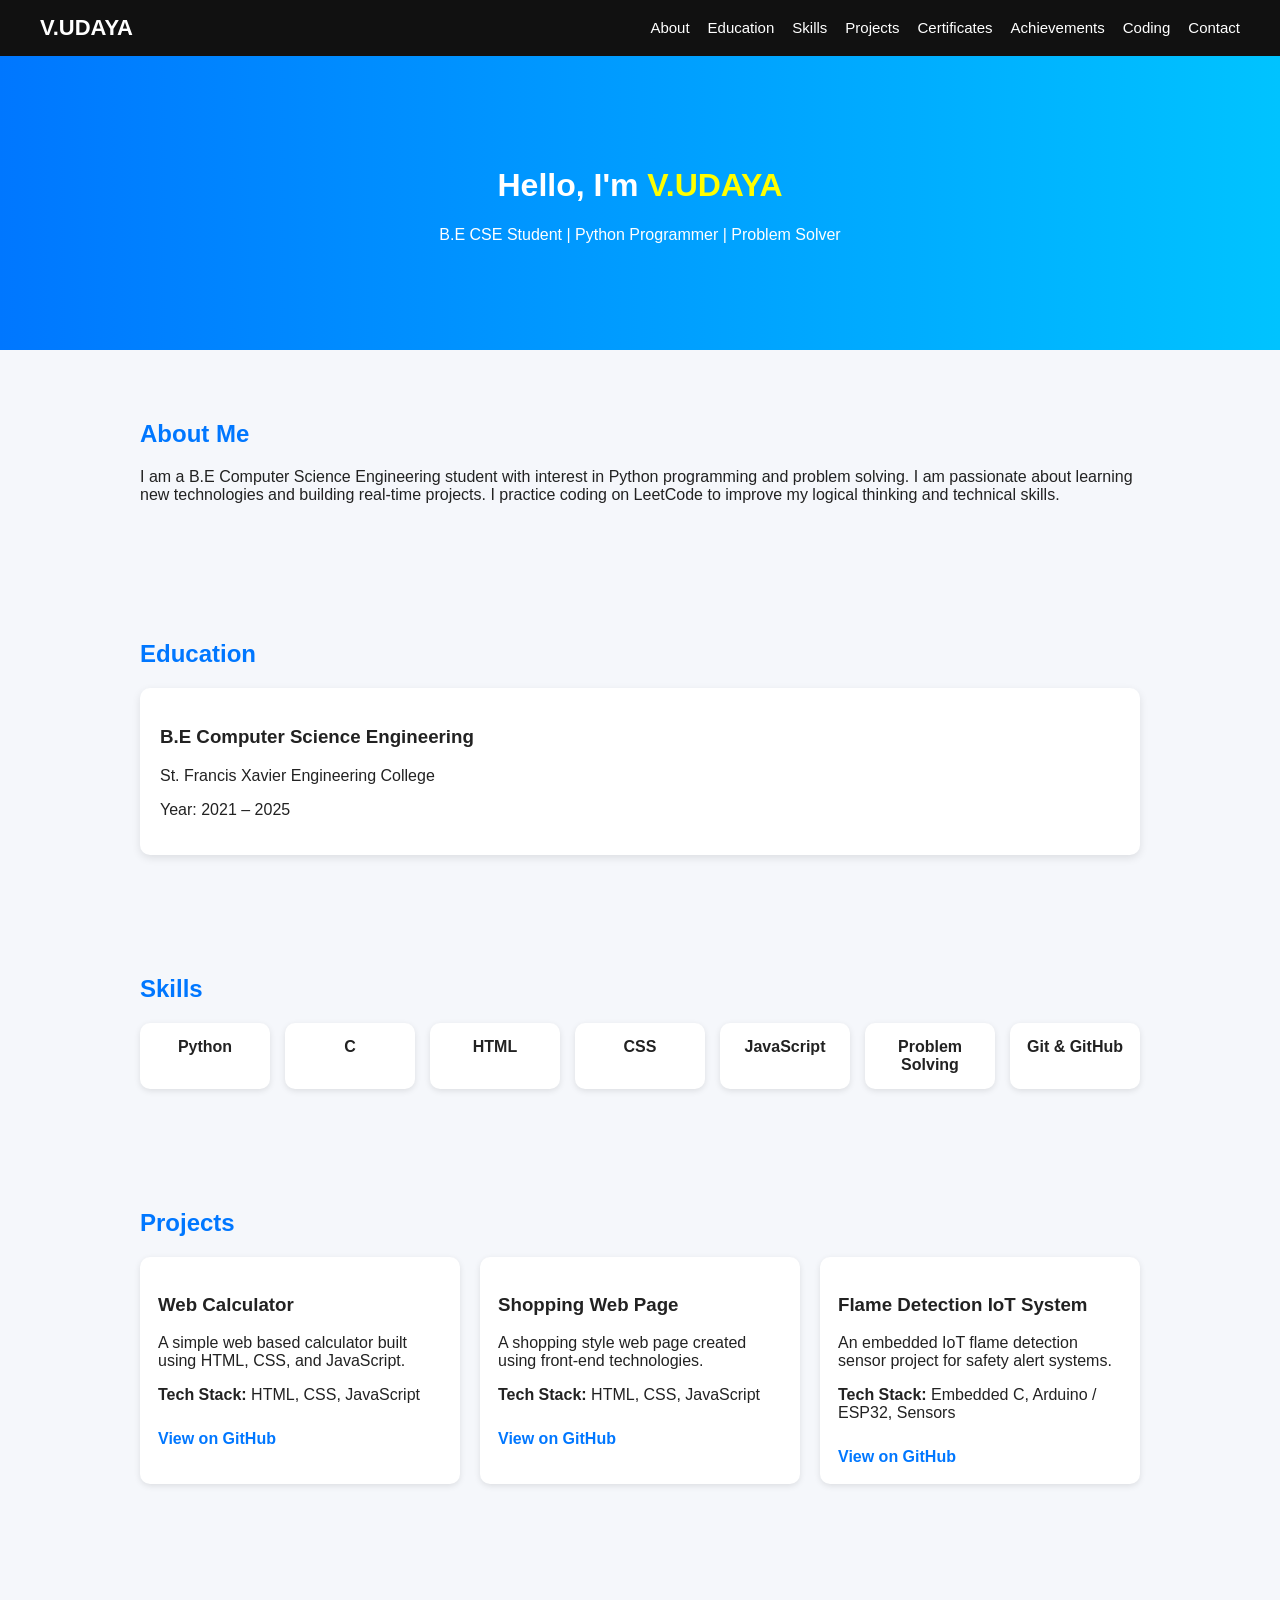
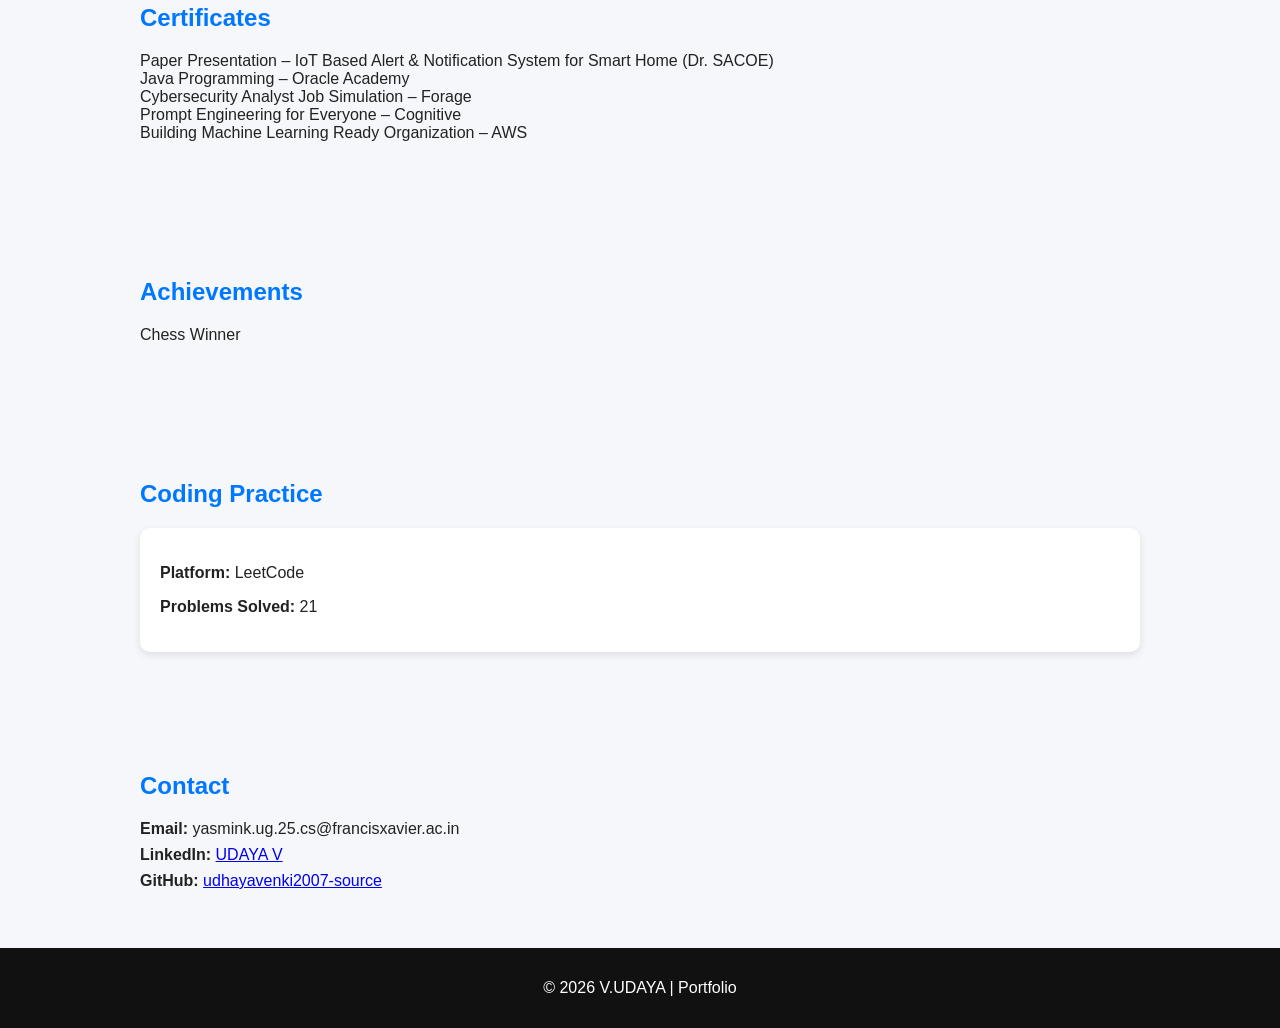
==== index.html @ 60b2f8e3 "Add files via upload" ====
<!DOCTYPE html>
<html lang="en">
<head>
  <meta charset="UTF-8" />
  <meta name="viewport" content="width=device-width, initial-scale=1.0" />
  <title>V.UDAYA | Portfolio</title>
  <link rel="stylesheet" href="style.css" />
</head>
<body>

  <!-- Navbar -->
  <nav class="navbar">
    <h2 class="logo">V.UDAYA</h2>
    <ul class="nav-links">
      <li><a href="#about">About</a></li>
      <li><a href="#education">Education</a></li>
      <li><a href="#skills">Skills</a></li>
      <li><a href="#projects">Projects</a></li>
      <li><a href="#certificates">Certificates</a></li>
      <li><a href="#achievements">Achievements</a></li>
      <li><a href="#coding">Coding</a></li>
      <li><a href="#contact">Contact</a></li>
    </ul>
  </nav>

  <!-- Hero -->
  <header class="hero">
    <h1>Hello, I'm <span>V.UDAYA</span></h1>
    <p>B.E CSE Student | Python Programmer | Problem Solver</p>
  </header>

  <!-- About -->
  <section id="about" class="section">
    <h2>About Me</h2>
    <p>
      I am a B.E Computer Science Engineering student with interest in Python programming
      and problem solving. I am passionate about learning new technologies and building
      real-time projects. I practice coding on LeetCode to improve my logical thinking and
      technical skills.
    </p>
  </section>

  <!-- Education -->
  <section id="education" class="section">
    <h2>Education</h2>
    <div class="info-card">
      <h3>B.E Computer Science Engineering</h3>
      <p>St. Francis Xavier Engineering College</p>
      <p>Year: 2021 – 2025</p>
    </div>
  </section>

  <!-- Skills -->
  <section id="skills" class="section">
    <h2>Skills</h2>
    <div class="skills-grid">
      <div class="skill-card">Python</div>
      <div class="skill-card">C</div>
      <div class="skill-card">HTML</div>
      <div class="skill-card">CSS</div>
      <div class="skill-card">JavaScript</div>
      <div class="skill-card">Problem Solving</div>
      <div class="skill-card">Git & GitHub</div>
    </div>
  </section>

  <!-- Projects -->
  <section id="projects" class="section">
    <h2>Projects</h2>

    <div class="project-grid">

      <!-- Project 1 -->
      <div class="project-card">
        <h3>Web Calculator</h3>
        <p>A simple web based calculator built using HTML, CSS, and JavaScript.</p>
        <p><b>Tech Stack:</b> HTML, CSS, JavaScript</p>
        <a href="https://github.com/udhayavenki2007-source" target="_blank">View on GitHub</a>
      </div>

      <!-- Project 2 -->
      <div class="project-card">
        <h3>Shopping Web Page</h3>
        <p>A shopping style web page created using front-end technologies.</p>
        <p><b>Tech Stack:</b> HTML, CSS, JavaScript</p>
        <a href="https://github.com/udhayavenki2007-source" target="_blank">View on GitHub</a>
      </div>

      <!-- Project 3 -->
      <div class="project-card">
        <h3>Flame Detection IoT System</h3>
        <p>An embedded IoT flame detection sensor project for safety alert systems.</p>
        <p><b>Tech Stack:</b> Embedded C, Arduino / ESP32, Sensors</p>
        <a href="https://github.com/udhayavenki2007-source" target="_blank">View on GitHub</a>
      </div>

    </div>
  </section>

  <!-- Certificates -->
  <section id="certificates" class="section">
    <h2>Certificates</h2>
    <ul class="list">
      <li>Paper Presentation – IoT Based Alert & Notification System for Smart Home (Dr. SACOE)</li>
      <li>Java Programming – Oracle Academy</li>
      <li>Cybersecurity Analyst Job Simulation – Forage</li>
      <li>Prompt Engineering for Everyone – Cognitive</li>
      <li>Building Machine Learning Ready Organization – AWS</li>
    </ul>
  </section>

  <!-- Achievements -->
  <section id="achievements" class="section">
    <h2>Achievements</h2>
    <ul class="list">
      <li>Chess Winner</li>
    </ul>
  </section>

  <!-- Coding -->
  <section id="coding" class="section">
    <h2>Coding Practice</h2>
    <div class="info-card">
      <p><b>Platform:</b> LeetCode</p>
      <p><b>Problems Solved:</b> 21</p>
    </div>
  </section>

  <!-- Contact -->
  <section id="contact" class="section">
    <h2>Contact</h2>
    <div class="contact-box">
      <p><b>Email:</b> yasmink.ug.25.cs@francisxavier.ac.in</p>
      <p><b>LinkedIn:</b> <a href="https://www.linkedin.com/in/udhaya-venki2007" target="_blank">UDAYA V</a></p>
      <p><b>GitHub:</b> <a href="https://github.com/udhayavenki2007-source" target="_blank">udhayavenki2007-source</a></p>
    </div>
  </section>

  <footer>
    <p>© 2026 V.UDAYA | Portfolio</p>
  </footer>

</body>
</html>
---- style.css ----
body {
  margin: 0;
  font-family: Arial, sans-serif;
  background: #f5f7fb;
  color: #222;
}

.navbar {
  background: #111;
  color: white;
  padding: 15px 40px;
  display: flex;
  justify-content: space-between;
  align-items: center;
  position: sticky;
  top: 0;
}

.logo {
  margin: 0;
  font-size: 22px;
}

.nav-links {
  list-style: none;
  display: flex;
  gap: 18px;
  margin: 0;
  padding: 0;
}

.nav-links li a {
  color: white;
  text-decoration: none;
  font-size: 15px;
}

.nav-links li a:hover {
  color: #00c3ff;
}

.hero {
  text-align: center;
  padding: 90px 20px;
  background: linear-gradient(to right, #0077ff, #00c3ff);
  color: white;
}

.hero span {
  color: yellow;
}

.section {
  max-width: 1000px;
  margin: auto;
  padding: 50px 20px;
}

.section h2 {
  margin-bottom: 20px;
  color: #0077ff;
}

.info-card {
  background: white;
  padding: 20px;
  border-radius: 10px;
  box-shadow: 0px 3px 8px rgba(0,0,0,0.1);
}

.skills-grid {
  display: grid;
  grid-template-columns: repeat(auto-fit, minmax(120px, 1fr));
  gap: 15px;
}

.skill-card {
  background: white;
  padding: 15px;
  text-align: center;
  border-radius: 10px;
  font-weight: bold;
  box-shadow: 0px 2px 6px rgba(0,0,0,0.1);
}

.project-grid {
  display: grid;
  grid-template-columns: repeat(auto-fit, minmax(260px, 1fr));
  gap: 20px;
}

.project-card {
  background: white;
  padding: 18px;
  border-radius: 10px;
  box-shadow: 0px 2px 6px rgba(0,0,0,0.1);
}

.project-card a {
  display: inline-block;
  margin-top: 10px;
  color: #0077ff;
  text-decoration: none;
  font-weight: bold;
}

.list {
  list-style: none;
  padding-left: 0;
}

.contact-box p {
  margin: 8px 0;
}

footer {
  text-align: center;
  padding: 15px;
  background: #111;
  color: white;
}
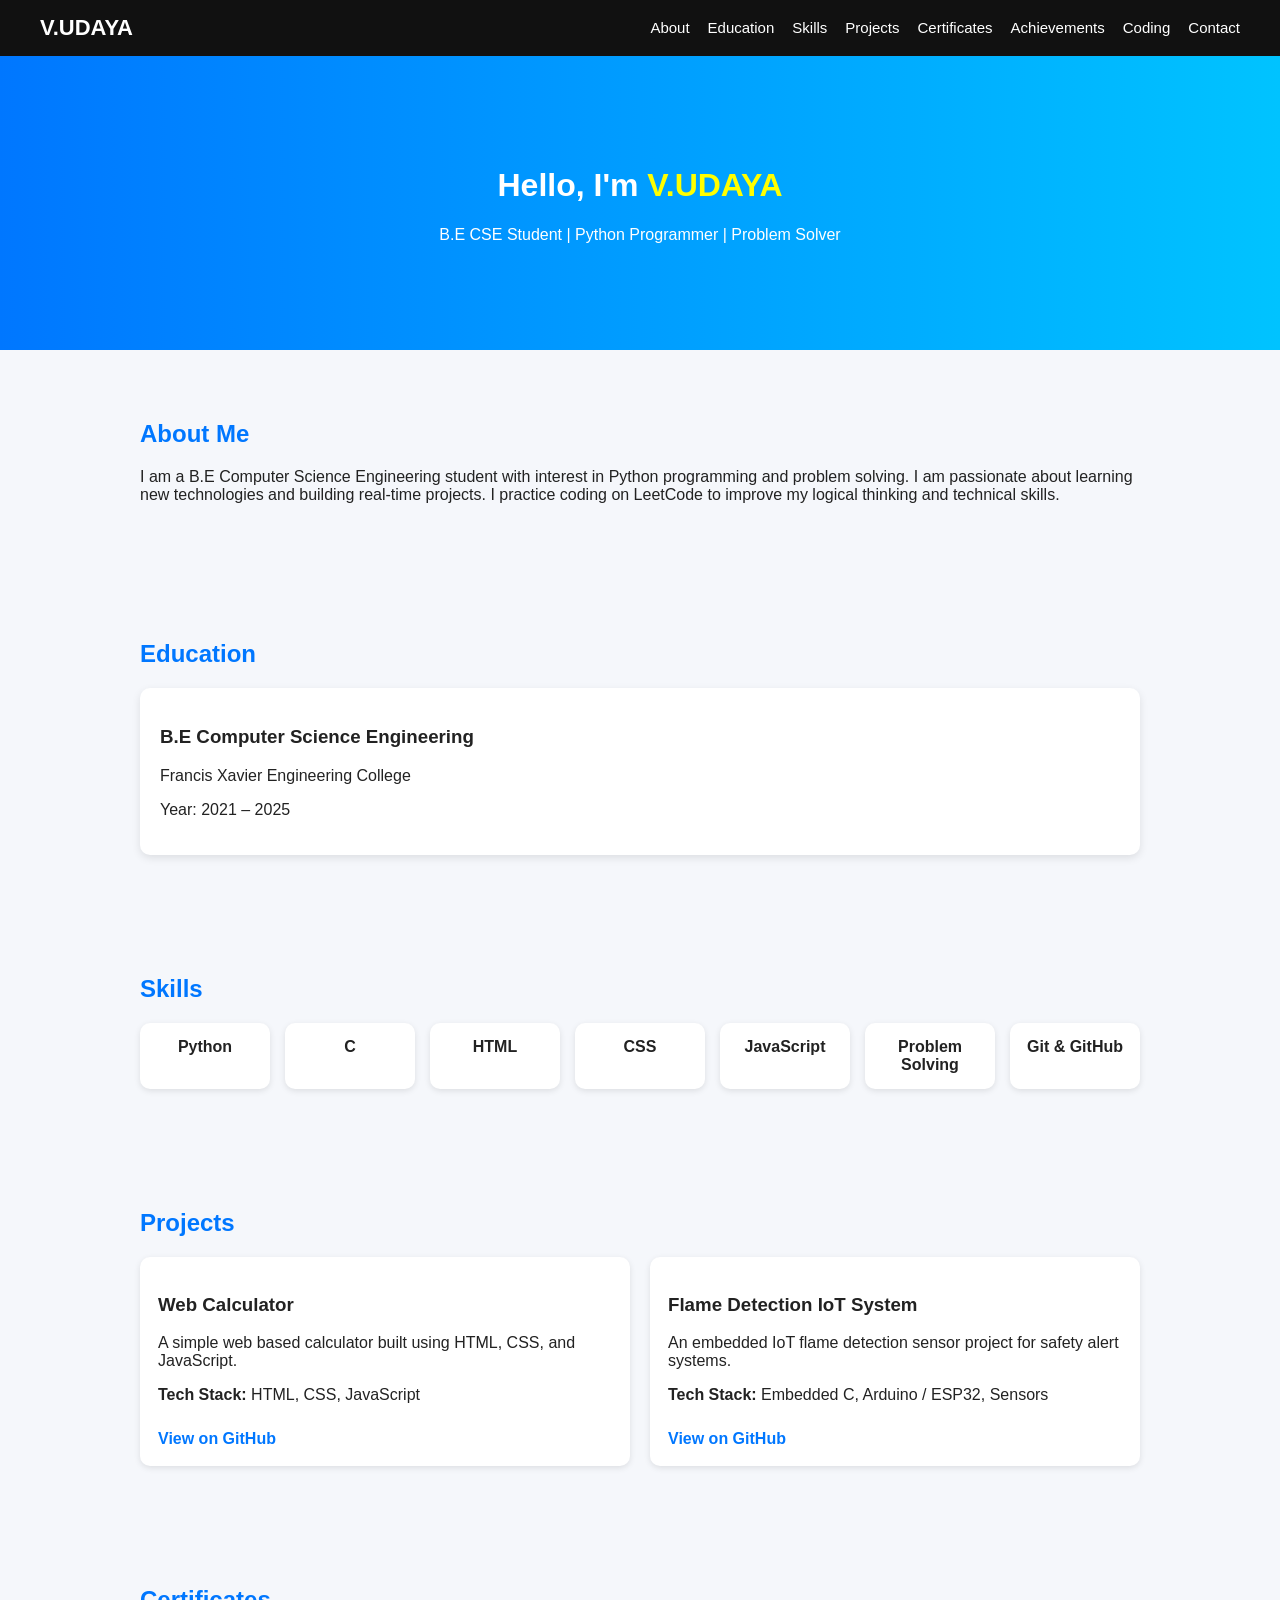
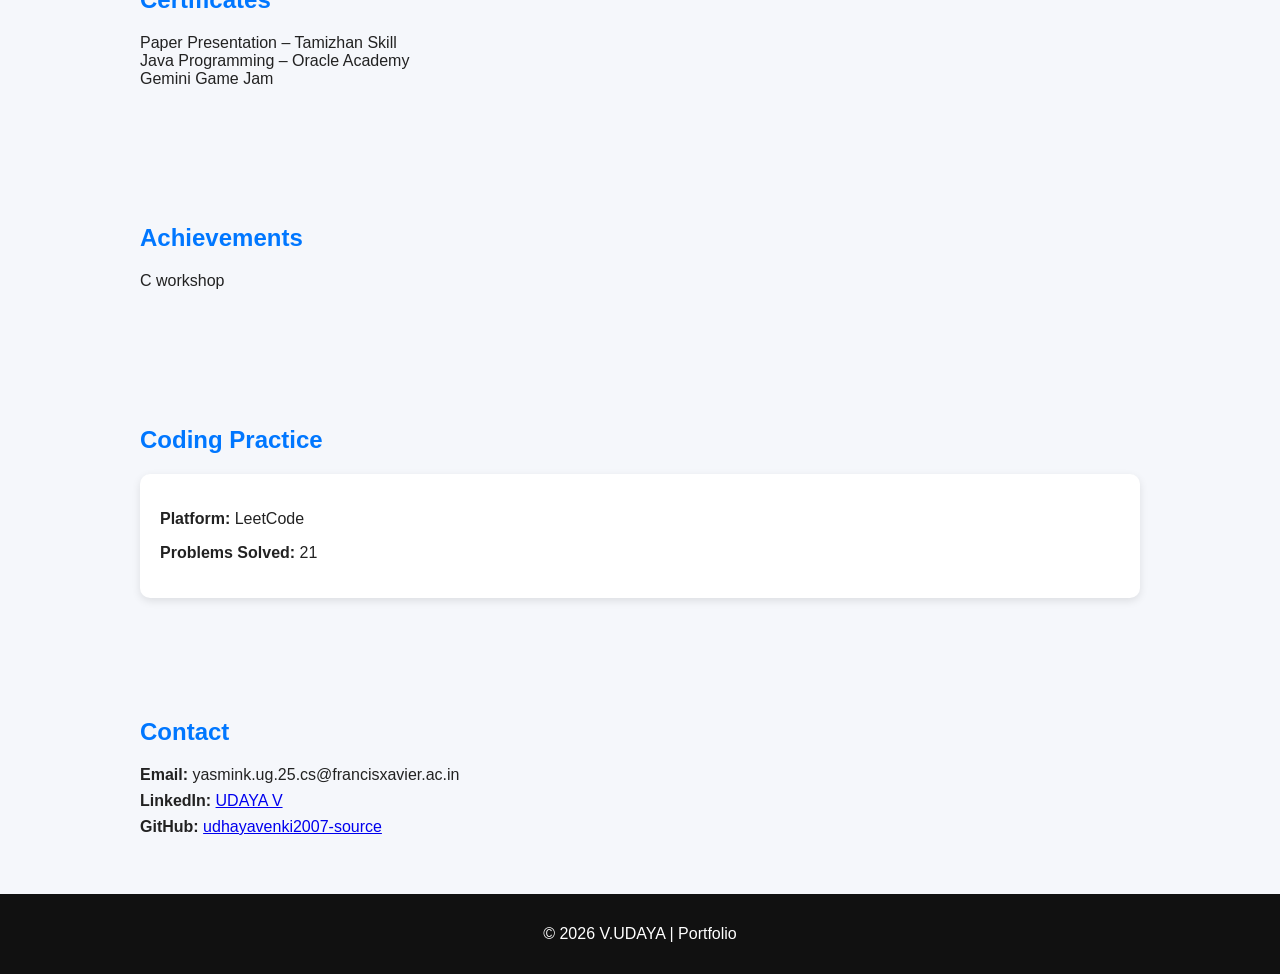
==== commit 550bcc97: "Update index.html" ====
--- a/index.html
+++ b/index.html
@@ -45,7 +45,7 @@
     <h2>Education</h2>
     <div class="info-card">
       <h3>B.E Computer Science Engineering</h3>
-      <p>St. Francis Xavier Engineering College</p>
+      <p> Francis Xavier Engineering College</p>
       <p>Year: 2021 – 2025</p>
     </div>
   </section>
@@ -78,15 +78,9 @@
         <a href="https://github.com/udhayavenki2007-source" target="_blank">View on GitHub</a>
       </div>
 
+     
+
       <!-- Project 2 -->
-      <div class="project-card">
-        <h3>Shopping Web Page</h3>
-        <p>A shopping style web page created using front-end technologies.</p>
-        <p><b>Tech Stack:</b> HTML, CSS, JavaScript</p>
-        <a href="https://github.com/udhayavenki2007-source" target="_blank">View on GitHub</a>
-      </div>
-
-      <!-- Project 3 -->
       <div class="project-card">
         <h3>Flame Detection IoT System</h3>
         <p>An embedded IoT flame detection sensor project for safety alert systems.</p>
@@ -101,11 +95,10 @@
   <section id="certificates" class="section">
     <h2>Certificates</h2>
     <ul class="list">
-      <li>Paper Presentation – IoT Based Alert & Notification System for Smart Home (Dr. SACOE)</li>
+      <li>Paper Presentation – Tamizhan Skill</li>
       <li>Java Programming – Oracle Academy</li>
-      <li>Cybersecurity Analyst Job Simulation – Forage</li>
-      <li>Prompt Engineering for Everyone – Cognitive</li>
-      <li>Building Machine Learning Ready Organization – AWS</li>
+      <li>Gemini Game Jam</li>
+      
     </ul>
   </section>
 
@@ -113,7 +106,7 @@
   <section id="achievements" class="section">
     <h2>Achievements</h2>
     <ul class="list">
-      <li>Chess Winner</li>
+      <li>C workshop</li>
     </ul>
   </section>
 
@@ -141,4 +134,4 @@
   </footer>
 
 </body>
-</html>+</html>
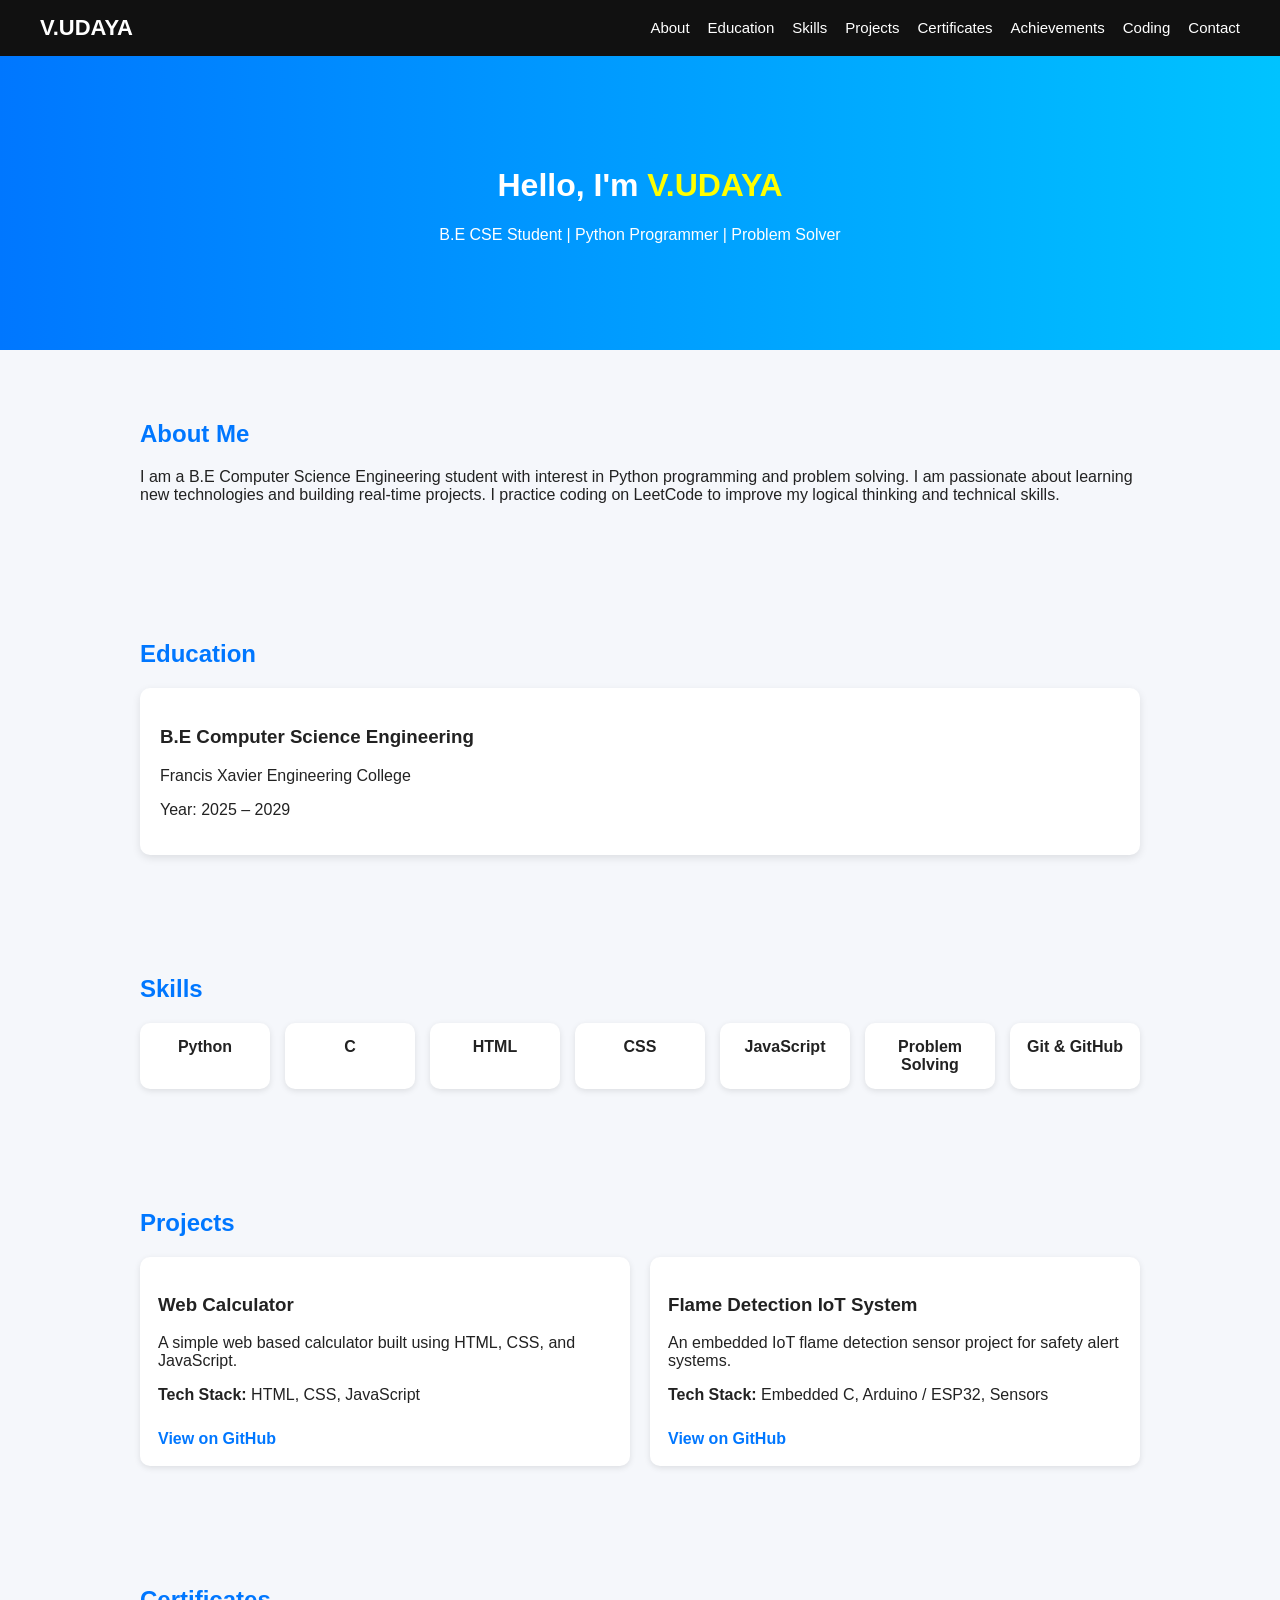
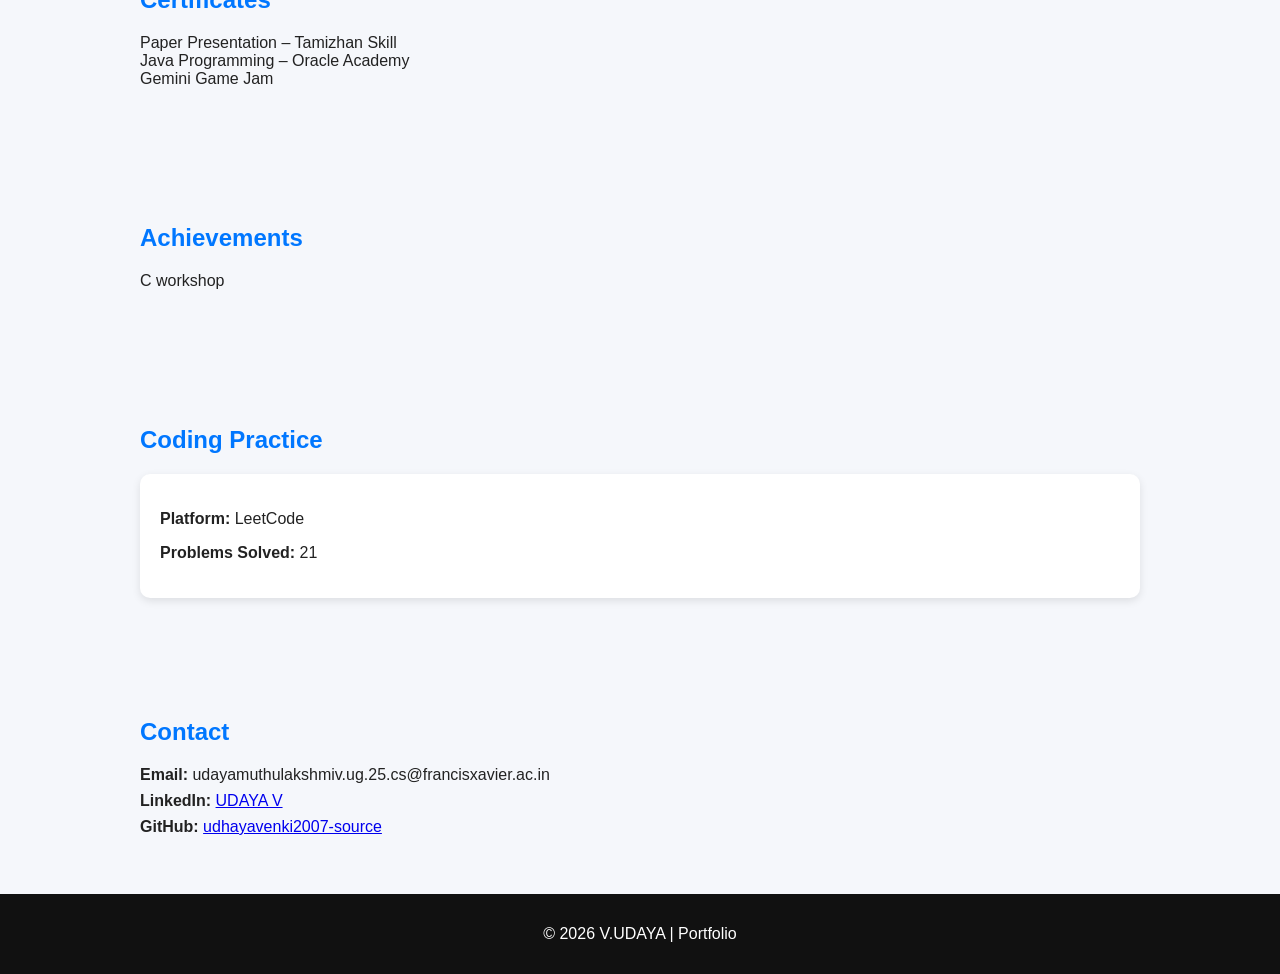
==== commit 35e15e70: "Fix education year and update contact email Updated the educational details and corrected the email " ====
--- a/index.html
+++ b/index.html
@@ -9,7 +9,7 @@
 <body>
 
   <!-- Navbar -->
-  <nav class="navbar">
+  <nav class="navbar ">
     <h2 class="logo">V.UDAYA</h2>
     <ul class="nav-links">
       <li><a href="#about">About</a></li>
@@ -46,7 +46,7 @@
     <div class="info-card">
       <h3>B.E Computer Science Engineering</h3>
       <p> Francis Xavier Engineering College</p>
-      <p>Year: 2021 – 2025</p>
+      <p>Year: 2025 – 2029</p>
     </div>
   </section>
 
@@ -123,7 +123,7 @@
   <section id="contact" class="section">
     <h2>Contact</h2>
     <div class="contact-box">
-      <p><b>Email:</b> yasmink.ug.25.cs@francisxavier.ac.in</p>
+      <p><b>Email:</b> udayamuthulakshmiv.ug.25.cs@francisxavier.ac.in</p>
       <p><b>LinkedIn:</b> <a href="https://www.linkedin.com/in/udhaya-venki2007" target="_blank">UDAYA V</a></p>
       <p><b>GitHub:</b> <a href="https://github.com/udhayavenki2007-source" target="_blank">udhayavenki2007-source</a></p>
     </div>
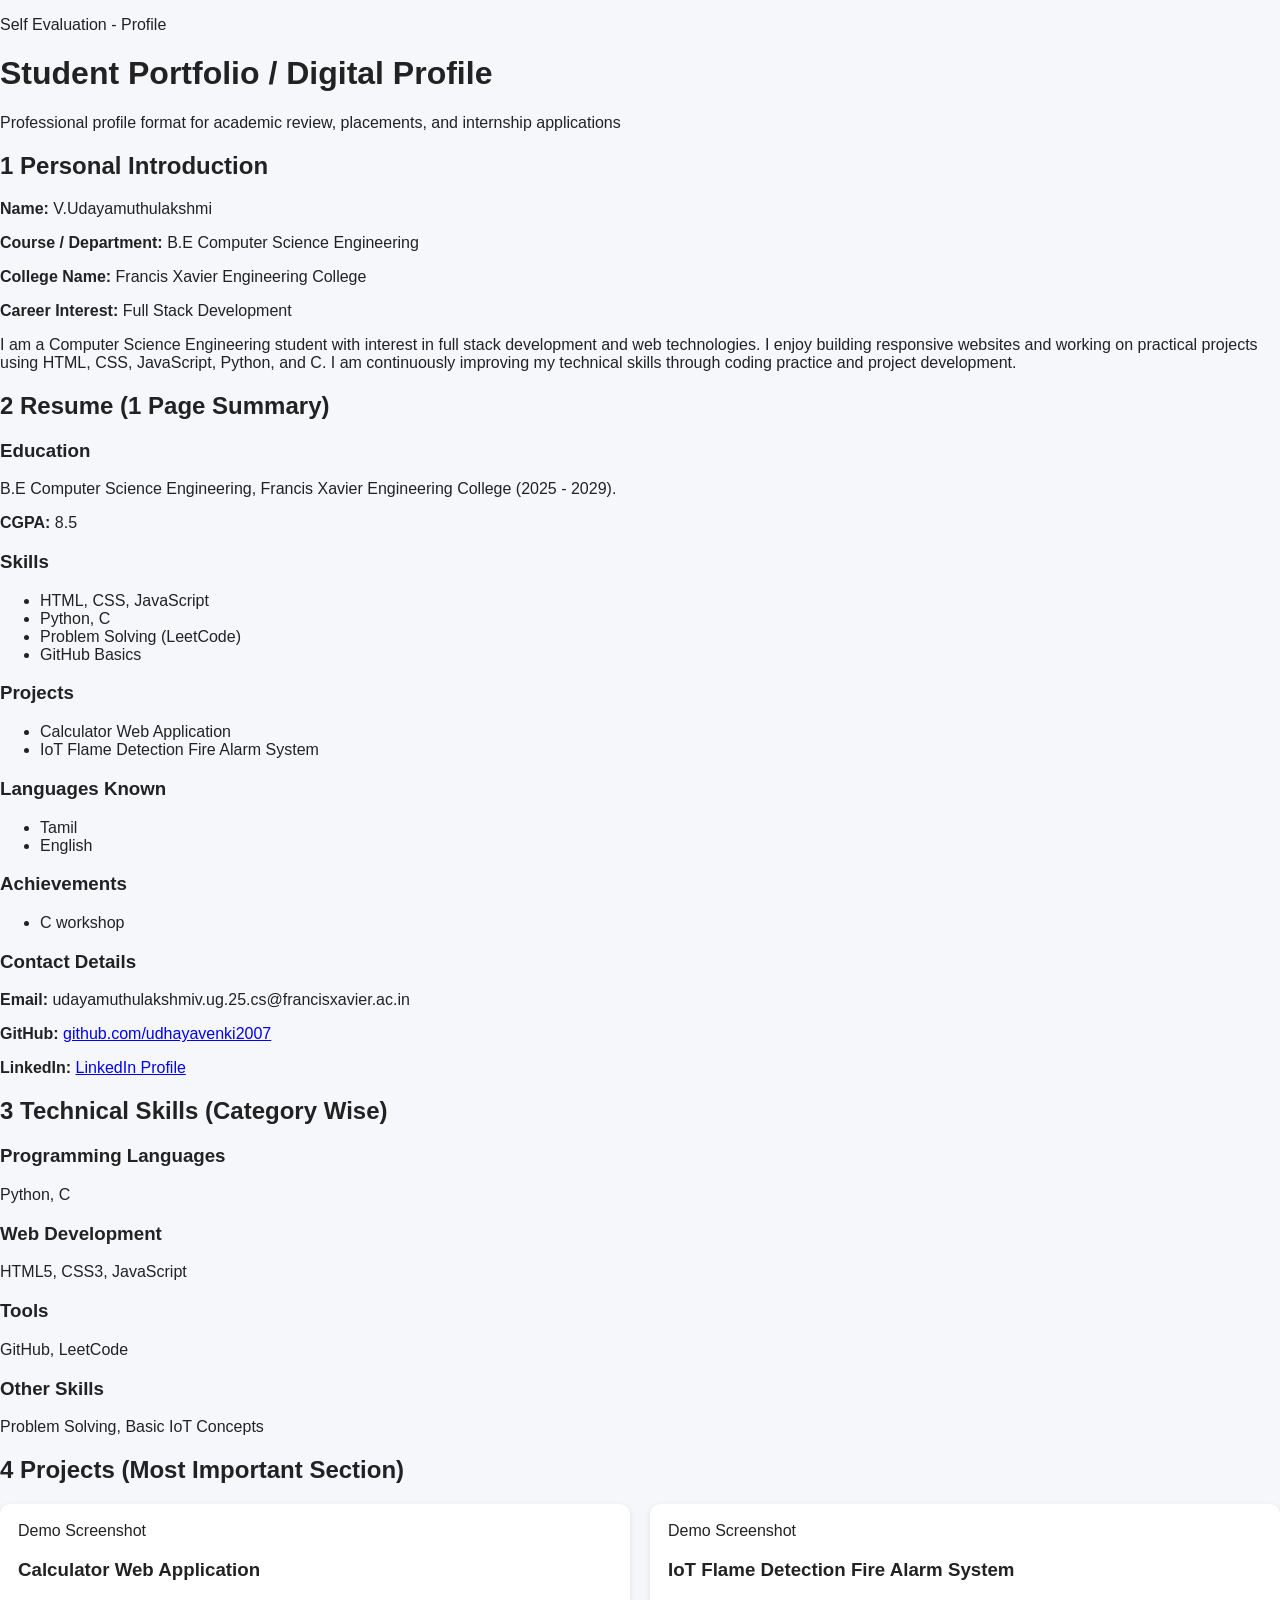
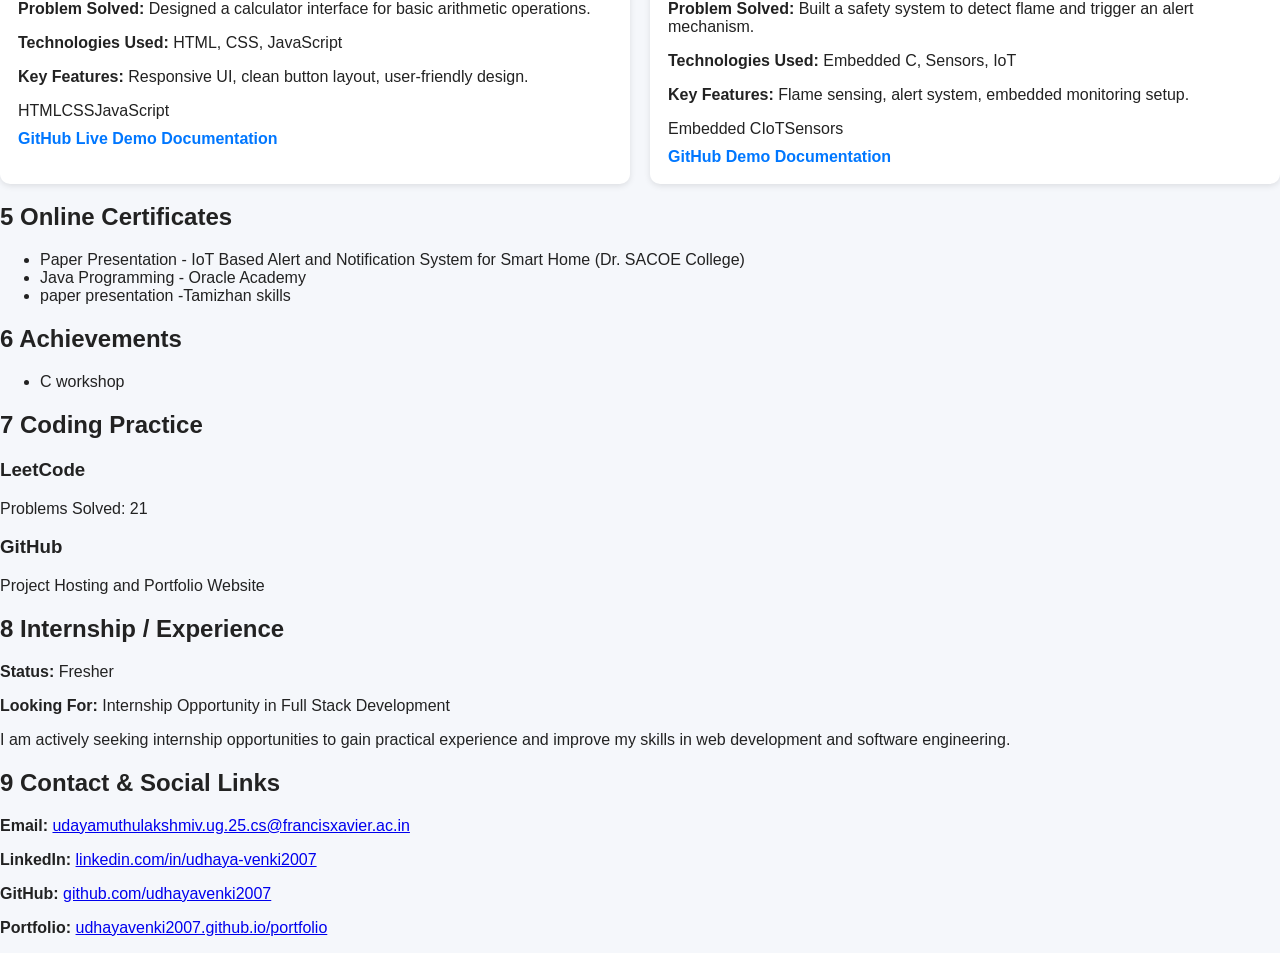
==== commit ee7117c1: "Update index.html" ====
--- a/index.html
+++ b/index.html
@@ -3,135 +3,267 @@
 <head>
   <meta charset="UTF-8" />
   <meta name="viewport" content="width=device-width, initial-scale=1.0" />
-  <title>V.UDAYA | Portfolio</title>
+  <title>V.Udayamuthulakshmi | Student Portfolio</title>
+
+  <meta
+    name="description"
+    content="Professional student digital profile based on self-evaluation template with resume, skills, projects, certificates, achievements, coding practice, internship, and contact details."
+  />
+
+  <link rel="preconnect" href="https://fonts.googleapis.com" />
+  <link rel="preconnect" href="https://fonts.gstatic.com" crossorigin />
+
+  <link
+    href="https://fonts.googleapis.com/css2?family=Merriweather:wght@400;700&family=Source+Sans+3:wght@400;600;700&display=swap"
+    rel="stylesheet"
+  />
+
   <link rel="stylesheet" href="style.css" />
 </head>
+
 <body>
-
-  <!-- Navbar -->
-  <nav class="navbar ">
-    <h2 class="logo">V.UDAYA</h2>
-    <ul class="nav-links">
-      <li><a href="#about">About</a></li>
-      <li><a href="#education">Education</a></li>
-      <li><a href="#skills">Skills</a></li>
-      <li><a href="#projects">Projects</a></li>
-      <li><a href="#certificates">Certificates</a></li>
-      <li><a href="#achievements">Achievements</a></li>
-      <li><a href="#coding">Coding</a></li>
-      <li><a href="#contact">Contact</a></li>
-    </ul>
-  </nav>
-
-  <!-- Hero -->
-  <header class="hero">
-    <h1>Hello, I'm <span>V.UDAYA</span></h1>
-    <p>B.E CSE Student | Python Programmer | Problem Solver</p>
-  </header>
-
-  <!-- About -->
-  <section id="about" class="section">
-    <h2>About Me</h2>
-    <p>
-      I am a B.E Computer Science Engineering student with interest in Python programming
-      and problem solving. I am passionate about learning new technologies and building
-      real-time projects. I practice coding on LeetCode to improve my logical thinking and
-      technical skills.
-    </p>
-  </section>
-
-  <!-- Education -->
-  <section id="education" class="section">
-    <h2>Education</h2>
-    <div class="info-card">
-      <h3>B.E Computer Science Engineering</h3>
-      <p> Francis Xavier Engineering College</p>
-      <p>Year: 2025 – 2029</p>
-    </div>
-  </section>
-
-  <!-- Skills -->
-  <section id="skills" class="section">
-    <h2>Skills</h2>
-    <div class="skills-grid">
-      <div class="skill-card">Python</div>
-      <div class="skill-card">C</div>
-      <div class="skill-card">HTML</div>
-      <div class="skill-card">CSS</div>
-      <div class="skill-card">JavaScript</div>
-      <div class="skill-card">Problem Solving</div>
-      <div class="skill-card">Git & GitHub</div>
-    </div>
-  </section>
-
-  <!-- Projects -->
-  <section id="projects" class="section">
-    <h2>Projects</h2>
-
-    <div class="project-grid">
-
-      <!-- Project 1 -->
-      <div class="project-card">
-        <h3>Web Calculator</h3>
-        <p>A simple web based calculator built using HTML, CSS, and JavaScript.</p>
-        <p><b>Tech Stack:</b> HTML, CSS, JavaScript</p>
-        <a href="https://github.com/udhayavenki2007-source" target="_blank">View on GitHub</a>
-      </div>
-
-     
-
-      <!-- Project 2 -->
-      <div class="project-card">
-        <h3>Flame Detection IoT System</h3>
-        <p>An embedded IoT flame detection sensor project for safety alert systems.</p>
-        <p><b>Tech Stack:</b> Embedded C, Arduino / ESP32, Sensors</p>
-        <a href="https://github.com/udhayavenki2007-source" target="_blank">View on GitHub</a>
-      </div>
-
-    </div>
-  </section>
-
-  <!-- Certificates -->
-  <section id="certificates" class="section">
-    <h2>Certificates</h2>
-    <ul class="list">
-      <li>Paper Presentation – Tamizhan Skill</li>
-      <li>Java Programming – Oracle Academy</li>
-      <li>Gemini Game Jam</li>
-      
-    </ul>
-  </section>
-
-  <!-- Achievements -->
-  <section id="achievements" class="section">
-    <h2>Achievements</h2>
-    <ul class="list">
-      <li>C workshop</li>
-    </ul>
-  </section>
-
-  <!-- Coding -->
-  <section id="coding" class="section">
-    <h2>Coding Practice</h2>
-    <div class="info-card">
-      <p><b>Platform:</b> LeetCode</p>
-      <p><b>Problems Solved:</b> 21</p>
-    </div>
-  </section>
-
-  <!-- Contact -->
-  <section id="contact" class="section">
-    <h2>Contact</h2>
-    <div class="contact-box">
-      <p><b>Email:</b> udayamuthulakshmiv.ug.25.cs@francisxavier.ac.in</p>
-      <p><b>LinkedIn:</b> <a href="https://www.linkedin.com/in/udhaya-venki2007" target="_blank">UDAYA V</a></p>
-      <p><b>GitHub:</b> <a href="https://github.com/udhayavenki2007-source" target="_blank">udhayavenki2007-source</a></p>
-    </div>
-  </section>
-
-  <footer>
-    <p>© 2026 V.UDAYA | Portfolio</p>
-  </footer>
-
+  <main class="profile-sheet">
+
+    <header class="profile-header">
+      <p class="header-label">Self Evaluation - Profile</p>
+      <h1>Student Portfolio / Digital Profile</h1>
+      <p class="header-subtitle">
+        Professional profile format for academic review, placements, and internship applications
+      </p>
+    </header>
+
+    <!-- 1 -->
+    <section class="profile-section" id="personal-introduction">
+      <h2 class="section-bar"><span>1</span> Personal Introduction</h2>
+
+      <div class="section-content two-col">
+        <div>
+          <p><strong>Name:</strong> V.Udayamuthulakshmi</p>
+          <p><strong>Course / Department:</strong> B.E Computer Science Engineering</p>
+          <p><strong>College Name:</strong> Francis Xavier Engineering College</p>
+          <p><strong>Career Interest:</strong> Full Stack Development</p>
+        </div>
+
+        <div>
+          <p>
+            I am a Computer Science Engineering student with interest in full stack development and web technologies.
+            I enjoy building responsive websites and working on practical projects using HTML, CSS, JavaScript, Python,
+            and C. I am continuously improving my technical skills through coding practice and project development.
+          </p>
+        </div>
+      </div>
+    </section>
+
+    <!-- 2 -->
+    <section class="profile-section" id="resume">
+      <h2 class="section-bar"><span>2</span> Resume (1 Page Summary)</h2>
+
+      <div class="section-content">
+        <div class="resume-grid">
+
+          <article>
+            <h3>Education</h3>
+            <p>B.E Computer Science Engineering, Francis Xavier Engineering College (2025 - 2029).</p>
+            <p><strong>CGPA:</strong> 8.5</p>
+          </article>
+
+          <article>
+            <h3>Skills</h3>
+            <ul>
+              <li>HTML, CSS, JavaScript</li>
+              <li>Python, C</li>
+              <li>Problem Solving (LeetCode)</li>
+              <li>GitHub Basics</li>
+            </ul>
+          </article>
+
+          <article>
+            <h3>Projects</h3>
+            <ul>
+              <li>Calculator Web Application</li>
+              
+              <li>IoT Flame Detection Fire Alarm System</li>
+            </ul>
+          </article>
+
+          <article>
+            <h3>Languages Known</h3>
+            <ul>
+              <li>Tamil</li>
+              <li>English</li>
+              
+            </ul>
+          </article>
+
+          <article>
+            <h3>Achievements</h3>
+            <ul>
+              <li>C workshop</li>
+            </ul>
+          </article>
+
+          <article>
+            <h3>Contact Details</h3>
+            <p><strong>Email:</strong> udayamuthulakshmiv.ug.25.cs@francisxavier.ac.in</p>
+            <p><strong>GitHub:</strong> <a href="https://github.com/udhayavenki2007" target="_blank">github.com/udhayavenki2007</a></p>
+            <p><strong>LinkedIn:</strong> <a href="https://www.linkedin.com/in/udhaya-venki2007" target="_blank">LinkedIn Profile</a></p>
+          </article>
+
+        </div>
+      </div>
+    </section>
+
+    <!-- 3 -->
+    <section class="profile-section" id="technical-skills">
+      <h2 class="section-bar"><span>3</span> Technical Skills (Category Wise)</h2>
+
+      <div class="section-content skill-groups">
+        <article>
+          <h3>Programming Languages</h3>
+          <p>Python, C</p>
+        </article>
+
+        <article>
+          <h3>Web Development</h3>
+          <p>HTML5, CSS3, JavaScript</p>
+        </article>
+
+        <article>
+          <h3>Tools</h3>
+          <p>GitHub, LeetCode</p>
+        </article>
+
+        <article>
+          <h3>Other Skills</h3>
+          <p>Problem Solving, Basic IoT Concepts</p>
+        </article>
+      </div>
+    </section>
+
+    <!-- 4 -->
+    <section class="profile-section" id="projects">
+      <h2 class="section-bar"><span>4</span> Projects (Most Important Section)</h2>
+
+      <div class="section-content project-grid">
+
+        <article class="project-card">
+          <div class="project-demo">Demo Screenshot</div>
+
+          <div class="project-main">
+            <h3>Calculator Web Application</h3>
+            <p><strong>Problem Solved:</strong> Designed a calculator interface for basic arithmetic operations.</p>
+            <p><strong>Technologies Used:</strong> HTML, CSS, JavaScript</p>
+            <p><strong>Key Features:</strong> Responsive UI, clean button layout, user-friendly design.</p>
+
+            <div class="tags">
+              <span>HTML</span><span>CSS</span><span>JavaScript</span>
+            </div>
+          </div>
+
+          <aside class="project-links">
+            <a href="https://github.com/udhayavenki2007-source/calculator" target="_blank">GitHub</a>
+            <a href=" https://udhayavenki2007-source.github.io/calculator/" target="_blank">Live Demo</a>
+            <a href="#">Documentation</a>
+          </aside>
+        </article>
+
+        
+
+        <article class="project-card">
+          <div class="project-demo">Demo Screenshot</div>
+
+          <div class="project-main">
+            <h3>IoT Flame Detection Fire Alarm System</h3>
+            <p><strong>Problem Solved:</strong> Built a safety system to detect flame and trigger an alert mechanism.</p>
+            <p><strong>Technologies Used:</strong> Embedded C, Sensors, IoT</p>
+            <p><strong>Key Features:</strong> Flame sensing, alert system, embedded monitoring setup.</p>
+
+            <div class="tags">
+              <span>Embedded C</span><span>IoT</span><span>Sensors</span>
+            </div>
+          </div>
+
+          <aside class="project-links">
+            <a href="https://github.com/udhayavenki2007" target="_blank">GitHub</a>
+            <a href="#">Demo</a>
+            <a href="#">Documentation</a>
+          </aside>
+        </article>
+
+      </div>
+    </section>
+
+    <!-- 5 -->
+    <section class="profile-section" id="certificates">
+      <h2 class="section-bar"><span>5</span> Online Certificates</h2>
+
+      <div class="section-content">
+        <ul>
+          <li>Paper Presentation - IoT Based Alert and Notification System for Smart Home (Dr. SACOE College)</li>
+          <li>Java Programming - Oracle Academy</li>
+          
+          
+          <li>paper presentation -Tamizhan skills</li>
+        </ul>
+      </div>
+    </section>
+
+    <!-- 6 -->
+    <section class="profile-section" id="achievements">
+      <h2 class="section-bar"><span>6</span> Achievements</h2>
+
+      <div class="section-content">
+        <ul>
+          <li>C workshop</li>
+        </ul>
+      </div>
+    </section>
+
+    <!-- 7 -->
+    <section class="profile-section" id="coding-practice">
+      <h2 class="section-bar"><span>7</span> Coding Practice</h2>
+
+      <div class="section-content coding-grid">
+        <article>
+          <h3>LeetCode</h3>
+          <p>Problems Solved: 21</p>
+        </article>
+
+        <article>
+          <h3>GitHub</h3>
+          <p>Project Hosting and Portfolio Website</p>
+        </article>
+      </div>
+    </section>
+
+    <!-- 8 -->
+    <section class="profile-section" id="internship">
+      <h2 class="section-bar"><span>8</span> Internship / Experience</h2>
+
+      <div class="section-content">
+        <article class="experience-card">
+          <p><strong>Status:</strong> Fresher</p>
+          <p><strong>Looking For:</strong> Internship Opportunity in Full Stack Development</p>
+          <p>
+            I am actively seeking internship opportunities to gain practical experience and improve
+            my skills in web development and software engineering.
+          </p>
+        </article>
+      </div>
+    </section>
+
+    <!-- 9 -->
+    <section class="profile-section" id="contact-social">
+      <h2 class="section-bar"><span>9</span> Contact &amp; Social Links</h2>
+
+      <div class="section-content contact-grid">
+        <p><strong>Email:</strong> <a href="mailto:udayamuthulakshmiv.ug.25.cs@francisxavier.ac.in">udayamuthulakshmiv.ug.25.cs@francisxavier.ac.in</a></p>
+        <p><strong>LinkedIn:</strong> <a href="https://www.linkedin.com/in/udhaya-venki2007" target="_blank">linkedin.com/in/udhaya-venki2007</a></p>
+        <p><strong>GitHub:</strong> <a href="https://github.com/udhayavenki2007" target="_blank">github.com/udhayavenki2007</a></p>
+        <p><strong>Portfolio:</strong> <a href="https://udhayavenki2007.github.io/portfolio/" target="_blank">udhayavenki2007.github.io/portfolio</a></p>
+      </div>
+    </section>
+
+  </main>
 </body>
 </html>
